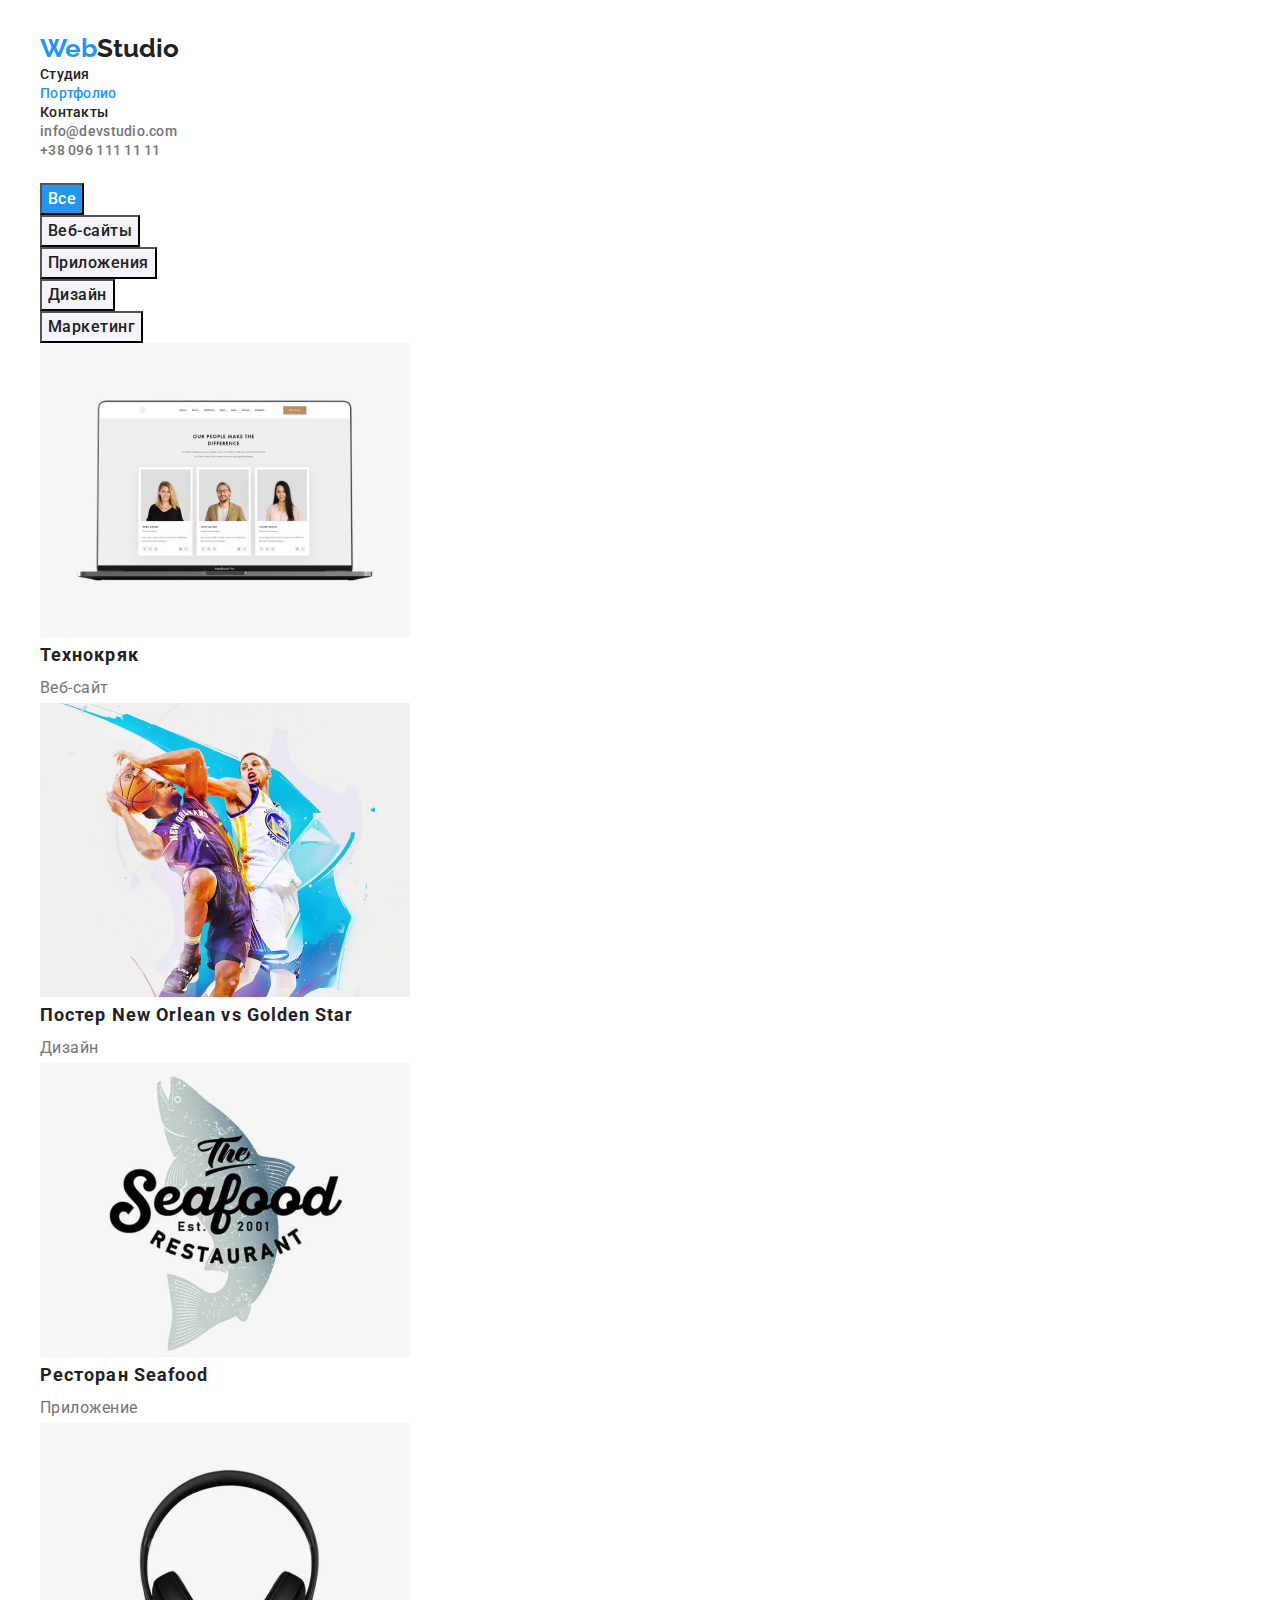
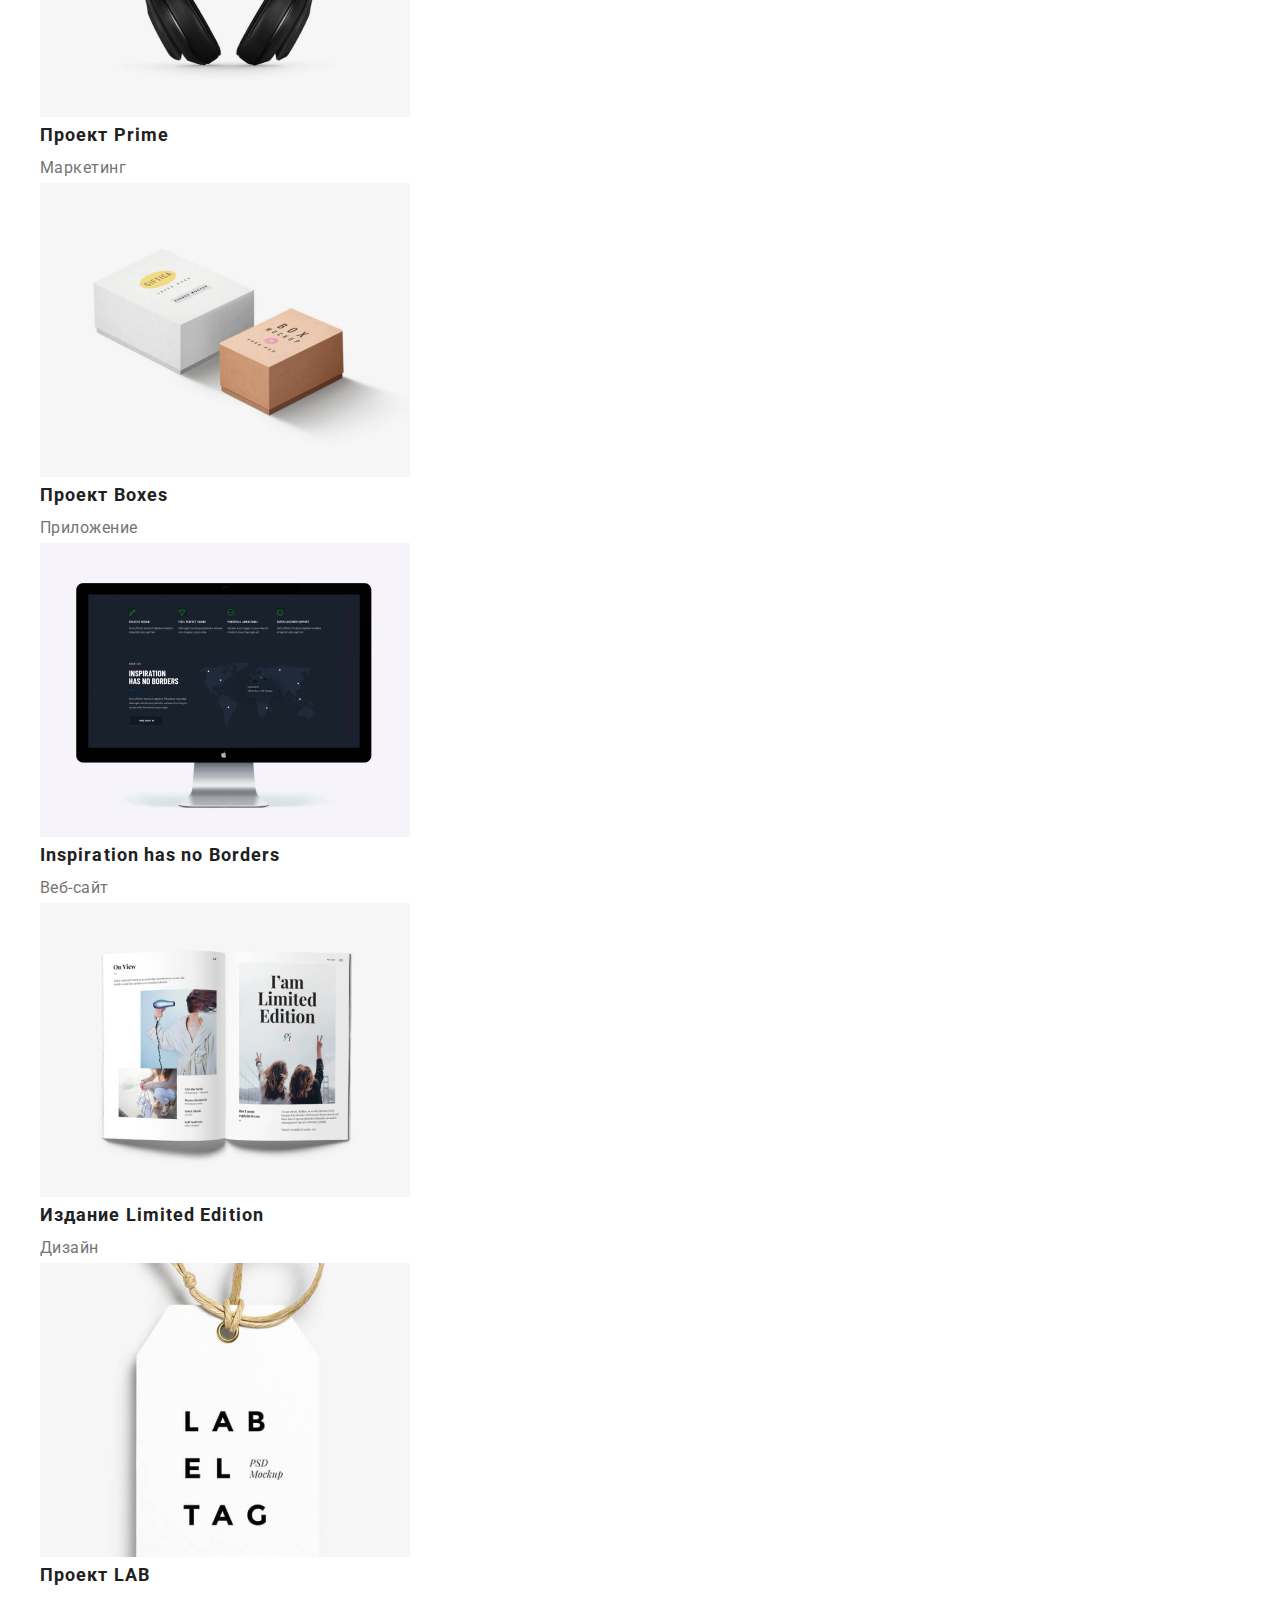
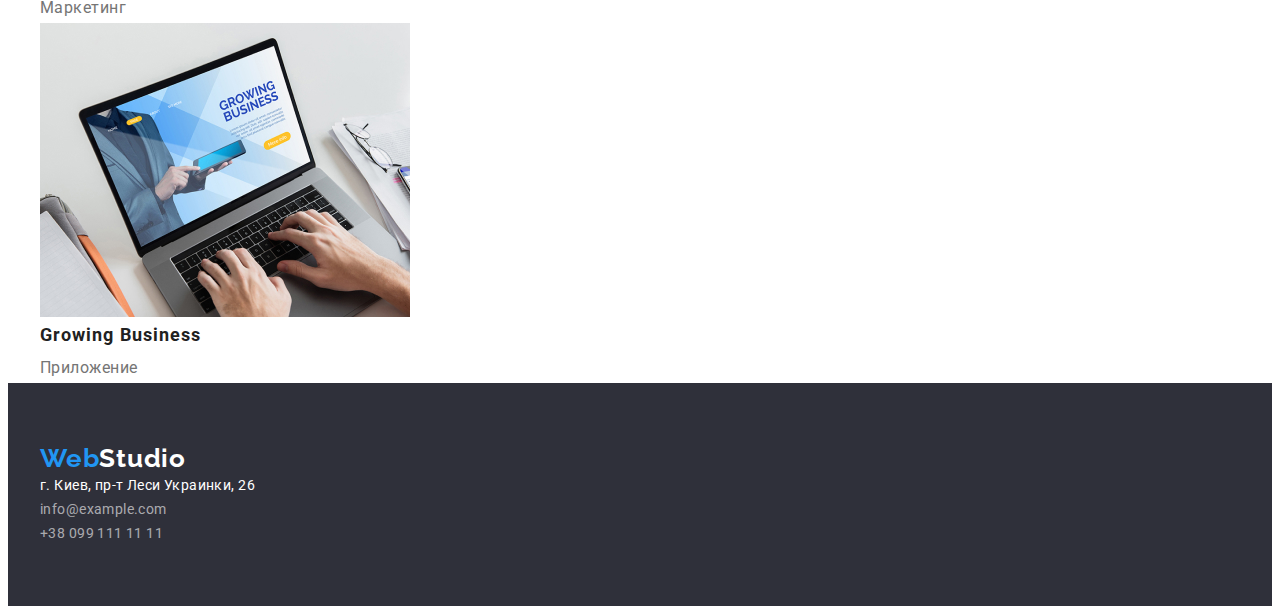
==== portfolio.html @ 093d6d55 "начал вторую hv" ====
<!DOCTYPE html>
<html lang="en">
  <head>
    <meta charset="UTF-8" />
    <meta http-equiv="X-UA-Compatible" content="IE=edge" />
    <meta name="viewport" content="width=device-width, initial-scale=1.0" />
    <title>Document</title>
    <link rel="preconnect" href="https://fonts.googleapis.com" />
    <link rel="preconnect" href="https://fonts.gstatic.com" crossorigin />
    <link
      href="https://fonts.googleapis.com/css2?family=Raleway:wght@700&family=Roboto:wght@400;500;700;900&display=swap"
      rel="stylesheet"
    />
    <link
      rel="stylesheet"
      href="https://cdnjs.cloudflare.com/ajax/libs/modern-normalize/1.1.0/modern-normalize.min.css"
      integrity="sha512-wpPYUAdjBVSE4KJnH1VR1HeZfpl1ub8YT/NKx4PuQ5NmX2tKuGu6U/JRp5y+Y8XG2tV+wKQpNHVUX03MfMFn9Q=="
      crossorigin="anonymous"
      referrerpolicy="no-referrer"
    />
    <link rel="stylesheet" href="./css/style.css " />
  </head>
  <body>
    <header class="header">
      <div class="container">
        <a class="link header-logo" href=""
          >Web<span class="header-logo-part">Studio</span></a
        >
        <nav class="header-nav">
          <ul class="list header-list">
            <li class="header-item">
              <a class="link header-link" href="./index.html">Студия</a>
            </li>
            <li class="header-item">
              <a class="link header-link curent" href="">Портфолио</a>
            </li>
            <li class="header-item">
              <a class="link header-link" href="">Контакты</a>
            </li>
          </ul>
        </nav>
        <ul class="list header-info">
          <li>
            <a class="link header-tell" href="mailto:info@devstudio.com"
              >info@devstudio.com</a
            >
          </li>
          <li>
            <a class="link header-mail" href="tel:+380961111111"
              >+38 096 111 11 11</a
            >
          </li>
        </ul>
      </div>
    </header>
    <main>
      <section class="portfolio">
        <div class="container">
          <h1></h1>
          <ul class="list portfolio-list-button">
            <li>
              <button type="button" class="portfolio-btn curent2">Все</button>
            </li>
            <li>
              <button type="button" class="portfolio-btn">Веб-сайты</button>
            </li>
            <li>
              <button type="button" class="portfolio-btn">Приложения</button>
            </li>
            <li><button type="button" class="portfolio-btn">Дизайн</button></li>
            <li>
              <button type="button" class="portfolio-btn">Маркетинг</button>
            </li>
          </ul>
        </div>
        <div class="container">
          <ul class="list portfolio-list">
            <li class="portfolio-item">
              <img
                src="./images/3img1.jpg"
                alt="ноутбук"
                width="370"
                height="294"
              />
              <h2 class="portfolio-title">Технокряк</h2>
              <p class="portfolio-pr">Веб-сайт</p>
            </li>
            <li class="portfolio-item">
              <img
                src="./images/3img2.jpg"
                alt="баскетбол"
                width="370"
                height="294"
              />
              <h2 class="portfolio-title">
                Постер <span lang="en">New Orlean vs Golden Star</span>
              </h2>
              <p class="portfolio-pr">Дизайн</p>
            </li>
            <li class="portfolio-item">
              <img
                src="./images/3img3.jpg"
                alt="лого ресторана"
                width="370"
                height="294"
              />
              <h2 class="portfolio-title">
                Ресторан <span lang="en">Seafood</span>
              </h2>
              <p class="portfolio-pr">Приложение</p>
            </li>
            <li class="portfolio-item">
              <img
                src="./images/3img4.jpg"
                alt="наушники"
                width="370"
                height="294"
              />
              <h2 class="portfolio-title">
                Проект <span lang="en">Prime</span>
              </h2>
              <p class="portfolio-pr">Маркетинг</p>
            </li>
            <li class="portfolio-item">
              <img
                src="./images/3img5.jpg"
                alt="коробки"
                width="370"
                height="294"
              />
              <h2 class="portfolio-title">
                Проект <span lang="en">Boxes</span>
              </h2>
              <p class="portfolio-pr">Приложение</p>
            </li>
            <li class="portfolio-item">
              <img
                src="./images/3img6.jpg"
                alt="монитор"
                width="370"
                height="294"
              />
              <h2 lang="en" class="portfolio-title">
                Inspiration has no Borders
              </h2>
              <p class="portfolio-pr">Веб-сайт</p>
            </li>
            <li class="portfolio-item">
              <img
                src="./images/3img7.jpg"
                alt="книга"
                width="370"
                height="294"
              />
              <h2 class="portfolio-title">
                Издание <span lang="en">Limited Edition</span>
              </h2>
              <p class="portfolio-pr">Дизайн</p>
            </li>
            <li class="portfolio-item">
              <img
                src="./images/3img8.jpg"
                alt="бирка"
                width="370"
                height="294"
              />
              <h2 class="portfolio-title">Проект LAB</h2>
              <p class="portfolio-pr">Маркетинг</p>
            </li>
            <li class="portfolio-item">
              <img
                src="./images/3img9.jpg"
                alt="руки на ноутбуке"
                width="370"
                height="294"
              />
              <h2 lang="en" class="portfolio-title">Growing Business</h2>
              <p class="portfolio-pr">Приложение</p>
            </li>
          </ul>
        </div>
      </section>
      <footer class="footer">
        <div class="container">
          <a class="link footer-logo" href=""
            >Web<span class="footer-logo-part">Studio</span></a
          >
          <address class="footer-address">
            <ul class="list footer-list">
              <li class="footer-item">
                <a
                  class="link footer-location"
                  href="https://goo.gl/maps/NZAnRx6Gh4YfAg6n8"
                  target="_blank"
                  rel="noopener noreferre"
                  >г. Киев, пр-т Леси Украинки, 26</a
                >
              </li>
              <li class="footer-item">
                <a class="link footer-item-mail" href="mailto:info@example.com"
                  >info@example.com</a
                >
              </li>
              <li class="footer-item">
                <a class="link footer-item-tell" href="tel:+380991111111"
                  >+38 099 111 11 11</a
                >
              </li>
            </ul>
          </address>
        </div>
      </footer>
    </main>
  </body>
</html>
---- css/style.css ----
:root {
  --heading: #212121;
  --blue: #2196f3;
  --paragraph: #757575;
  --bg: #2f303a;
  --white: #ffffff;
}

body {
  font-family: "Roboto", sans-serif;
}

p,
h1,
h2,
h3,
h4,
h5,
h6 {
  margin: 0;
}

ul {
  margin: 0;
  padding: 0;
}

button {
  cursor: pointer;
}

.container {
  width: 1200px;
  padding-left: 15px;
  padding-right: 15px;
  margin: 0 auto;
}

img {
  display: block;
}

.list {
  list-style: none;
}

.link {
  text-decoration: none;
}

.portfolio-btn:focus,
.portfolio-btn:hover,
.header-tell:hover,
.header-mail:hover,
.header-tell:focus,
.header-mail:focus,
.header-link:hover,
.header-link:focus {
  color: var(--blue);
}

/* header */

.header {
  padding-top: 25px;
  padding-bottom: 24px;
}

.header-link {
  font-weight: 500;
  font-size: 14px;
  line-height: 1.14;
  letter-spacing: 0.02em;
  color: var(--heading);
}

.curent {
  color: var(--blue);
}

.header-logo {
  font-family: "Raleway", sans-serif;
  font-weight: 700;
  font-size: 26px;
  line-height: 1.19;
  color: var(--blue);
}

.header-logo-part {
  color: var(--heading);
}

.header-tell,
.header-mail {
  font-weight: 500;
  font-size: 14px;
  line-height: 1.14;
  letter-spacing: 0.02em;
  color: var(--paragraph);
}

/* hero */
.hero {
  background: var(--bg);
  padding-top: 200px;
  padding-bottom: 200px;
}

.hero-title {
  font-weight: 900;
  font-size: 44px;
  line-height: 1.36;
  text-align: center;
  letter-spacing: 0.06em;
  text-transform: uppercase;
  color: var(--white);
}

.hero-btn {
  font-family: inherit;
  font-weight: 700;
  font-size: 16px;
  line-height: 1.875;
  display: flex;
  align-items: center;
  text-align: center;
  letter-spacing: 0.06em;
  color: var(--white);
  background: var(--blue);
}

.hero-btn-center {
  left: 700px;
  position: absolute;
}

.hero-btn:focus,
.hero-btn:hover {
  background: #188ce8;
}

/* benefit */

.benefits {
  padding-bottom: 94px;
  padding-top: 94px;
}

.benefits-title {
  font-weight: 700;
  font-size: 36px;
  line-height: 1.16;
  text-align: center;
  letter-spacing: 0.03em;
  color: var(--heading);
}

.benefits-h3 {
  font-weight: 700;
  font-size: 14px;
  line-height: 1.42;
  letter-spacing: 0.03em;
  text-transform: uppercase;
  color: var(--heading);
}

.benefits-pr {
  font-size: 14px;
  line-height: 1.71;
  letter-spacing: 0.03em;
  color: var(--paragraph);
}

/* work */

.work {
  padding-bottom: 94px;
  padding-top: 94px;
}

.work-title {
  font-weight: 700;
  font-size: 36px;
  line-height: 1.16;
  text-align: center;
  letter-spacing: 0.03em;
  color: var(--heading);
}

/* team */

.team {
  background: #f5f4fa;
  padding-bottom: 94px;
  padding-top: 94px;
}

.team-title {
  font-weight: 700;
  font-size: 36px;
  line-height: 1.16;
  text-align: center;
  letter-spacing: 0.03em;
  color: var(--heading);
}

.team-name {
  font-weight: 500;
  font-size: 16px;
  line-height: 1.187;
  text-align: center;
  letter-spacing: 0.03em;
  color: var(--heading);
}

.team-pr {
  font-size: 16px;
  line-height: 1.187;
  text-align: center;
  letter-spacing: 0.03em;
  color: var(--paragraph);
}

/* footer */

.footer {
  background: var(--bg);
  padding-bottom: 60px;
  padding-top: 60px;
}

.footer-logo {
  font-family: "Raleway", sans-serif;
  font-weight: 700;
  font-size: 26px;
  line-height: 1.19;
  letter-spacing: 0.03em;
  color: var(--blue);
  height: 31px;
  left: 150px;
}

.footer-logo-part {
  color: var(--white);
}

.footer-address {
  font-family: "Roboto", sans-serif;
  font-style: normal;
}

.footer-location {
  font-size: 14px;
  line-height: 1.71;
  letter-spacing: 0.03em;
  color: var(--white);
}

.footer-item-tell,
.footer-item-mail {
  font-size: 14px;
  line-height: 1.71;
  letter-spacing: 0.03em;
  color: rgba(255, 255, 255, 0.6);
}

/* portfolio */

.portfolio-btn:hover,
.portfolio-btn:focus {
  background: var(--blue);
  color: var(--white);
}

.portfolio-btn {
  font-family: inherit;
  font-weight: 500;
  font-size: 16px;
  line-height: 1.625;
  text-align: center;
  letter-spacing: 0.03em;
  color: var(--heading);
  background: #f5f4fa;
}

.curent2 {
  background: var(--blue);
  color: var(--white);
}

.portfolio-title {
  font-weight: 700;
  font-size: 18px;
  line-height: 2;
  letter-spacing: 0.06em;
  color: var(--heading);
}

.portfolio-pr {
  font-size: 16px;
  line-height: 30px;
  letter-spacing: 0.03em;
  color: var(--paragraph);
}
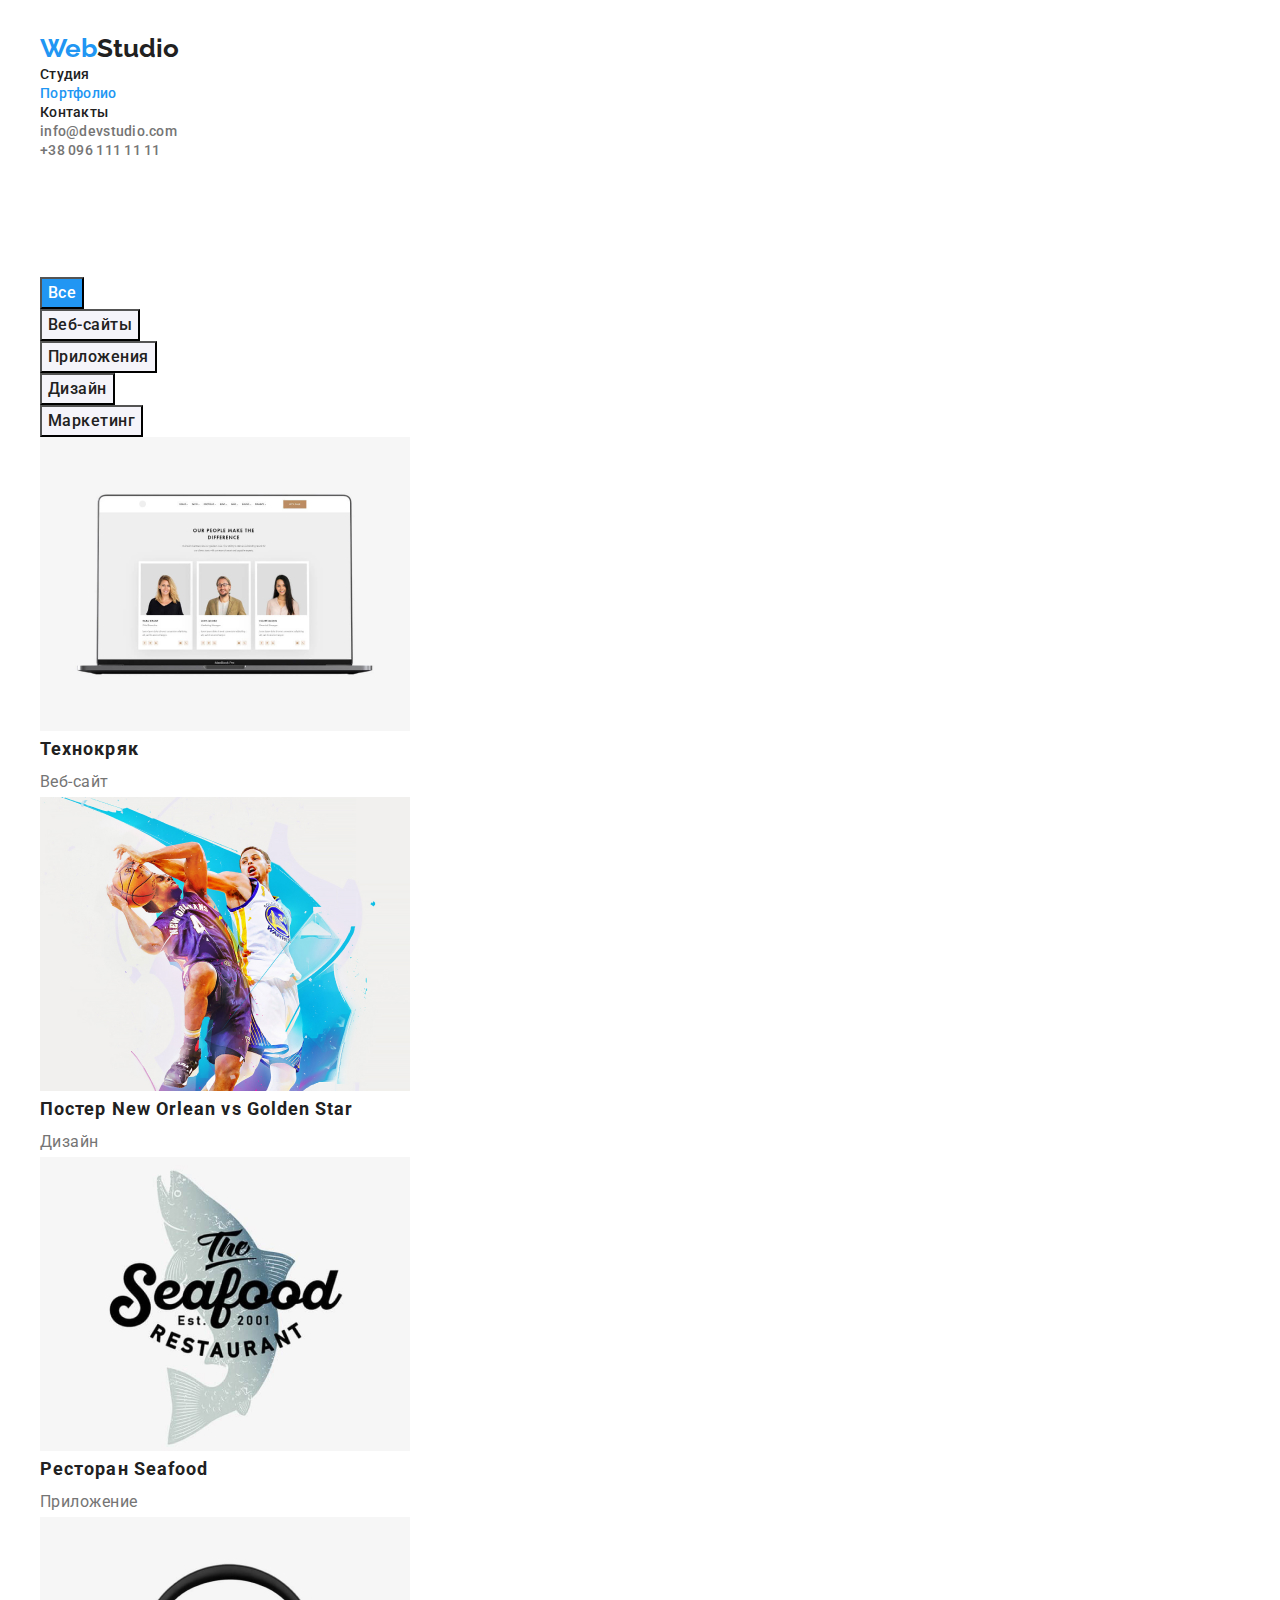
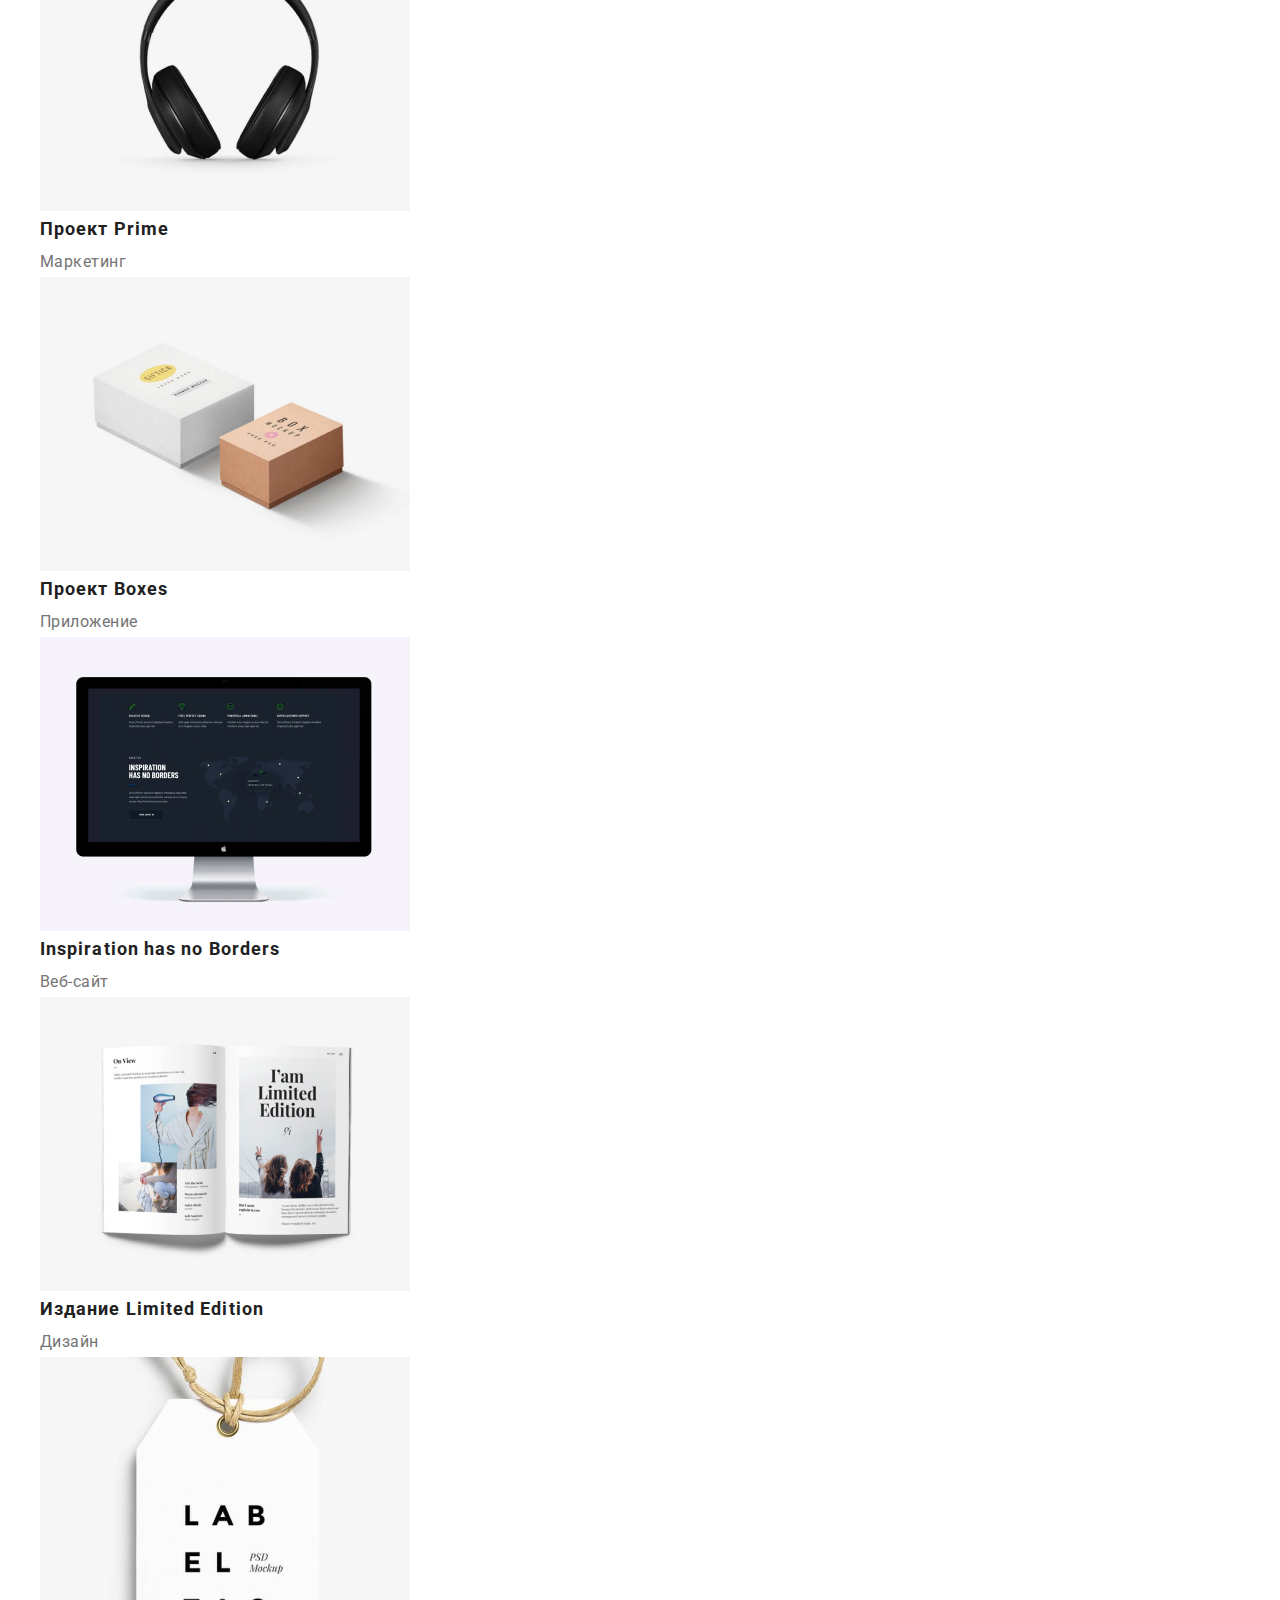
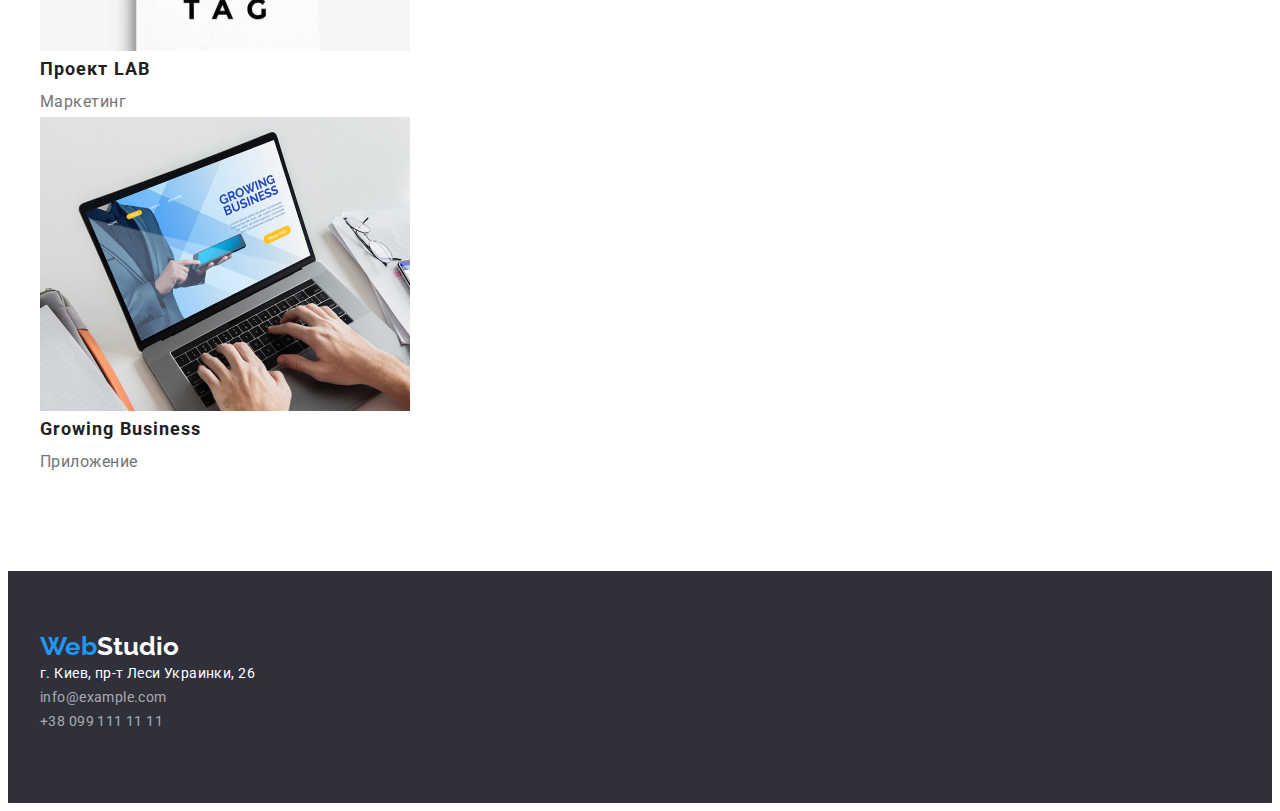
==== commit 5b5a5b11: "nuw" ====
--- a/portfolio.html
+++ b/portfolio.html
@@ -56,7 +56,7 @@
     <main>
       <section class="portfolio">
         <div class="container">
-          <h1></h1>
+          <h1 class="visually-hidden"></h1>
           <ul class="list portfolio-list-button">
             <li>
               <button type="button" class="portfolio-btn curent2">Все</button>
--- a/css/style.css
+++ b/css/style.css
@@ -59,6 +59,19 @@
   color: var(--blue);
 }
 
+.visually-hidden {
+  position: absolute;
+  white-space: nowrap;
+  width: 1px;
+  height: 1px;
+  overflow: hidden;
+  border: 0;
+  padding: 0;
+  clip: rect(0 0 0 0);
+  clip-path: inset(50%);
+  margin: -1px;
+}
+
 /* header */
 
 .header {
@@ -175,7 +188,6 @@
 
 .work {
   padding-bottom: 94px;
-  padding-top: 94px;
 }
 
 .work-title {
@@ -234,10 +246,10 @@
   font-weight: 700;
   font-size: 26px;
   line-height: 1.19;
-  letter-spacing: 0.03em;
+
   color: var(--blue);
-  height: 31px;
-  left: 150px;
+
+  margin-bottom: 20px;
 }
 
 .footer-logo-part {
@@ -247,6 +259,7 @@
 .footer-address {
   font-family: "Roboto", sans-serif;
   font-style: normal;
+  margin-bottom: 9px;
 }
 
 .footer-location {
@@ -254,6 +267,7 @@
   line-height: 1.71;
   letter-spacing: 0.03em;
   color: var(--white);
+  margin-bottom: 9px;
 }
 
 .footer-item-tell,
@@ -262,9 +276,15 @@
   line-height: 1.71;
   letter-spacing: 0.03em;
   color: rgba(255, 255, 255, 0.6);
+  margin-bottom: 9px;
 }
 
 /* portfolio */
+
+.portfolio {
+  padding-bottom: 94px;
+  padding-top: 94px;
+}
 
 .portfolio-btn:hover,
 .portfolio-btn:focus {
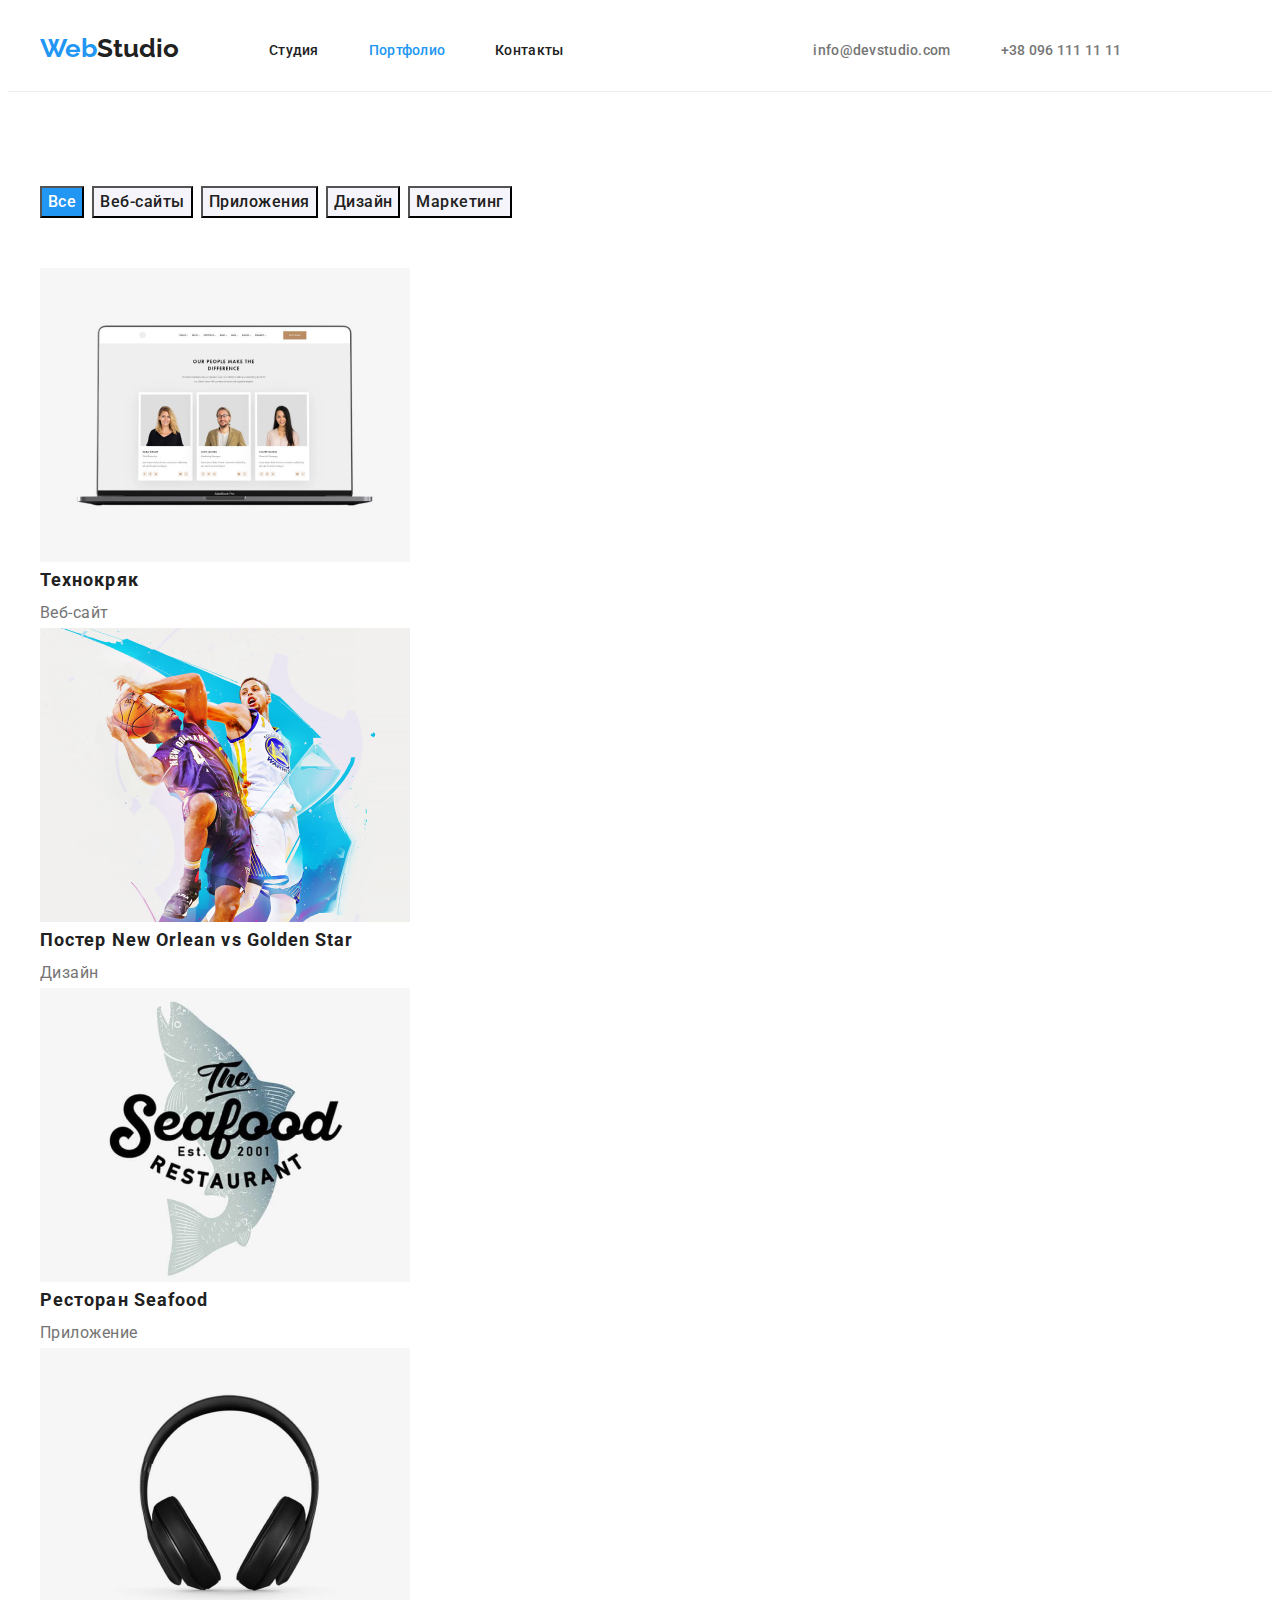
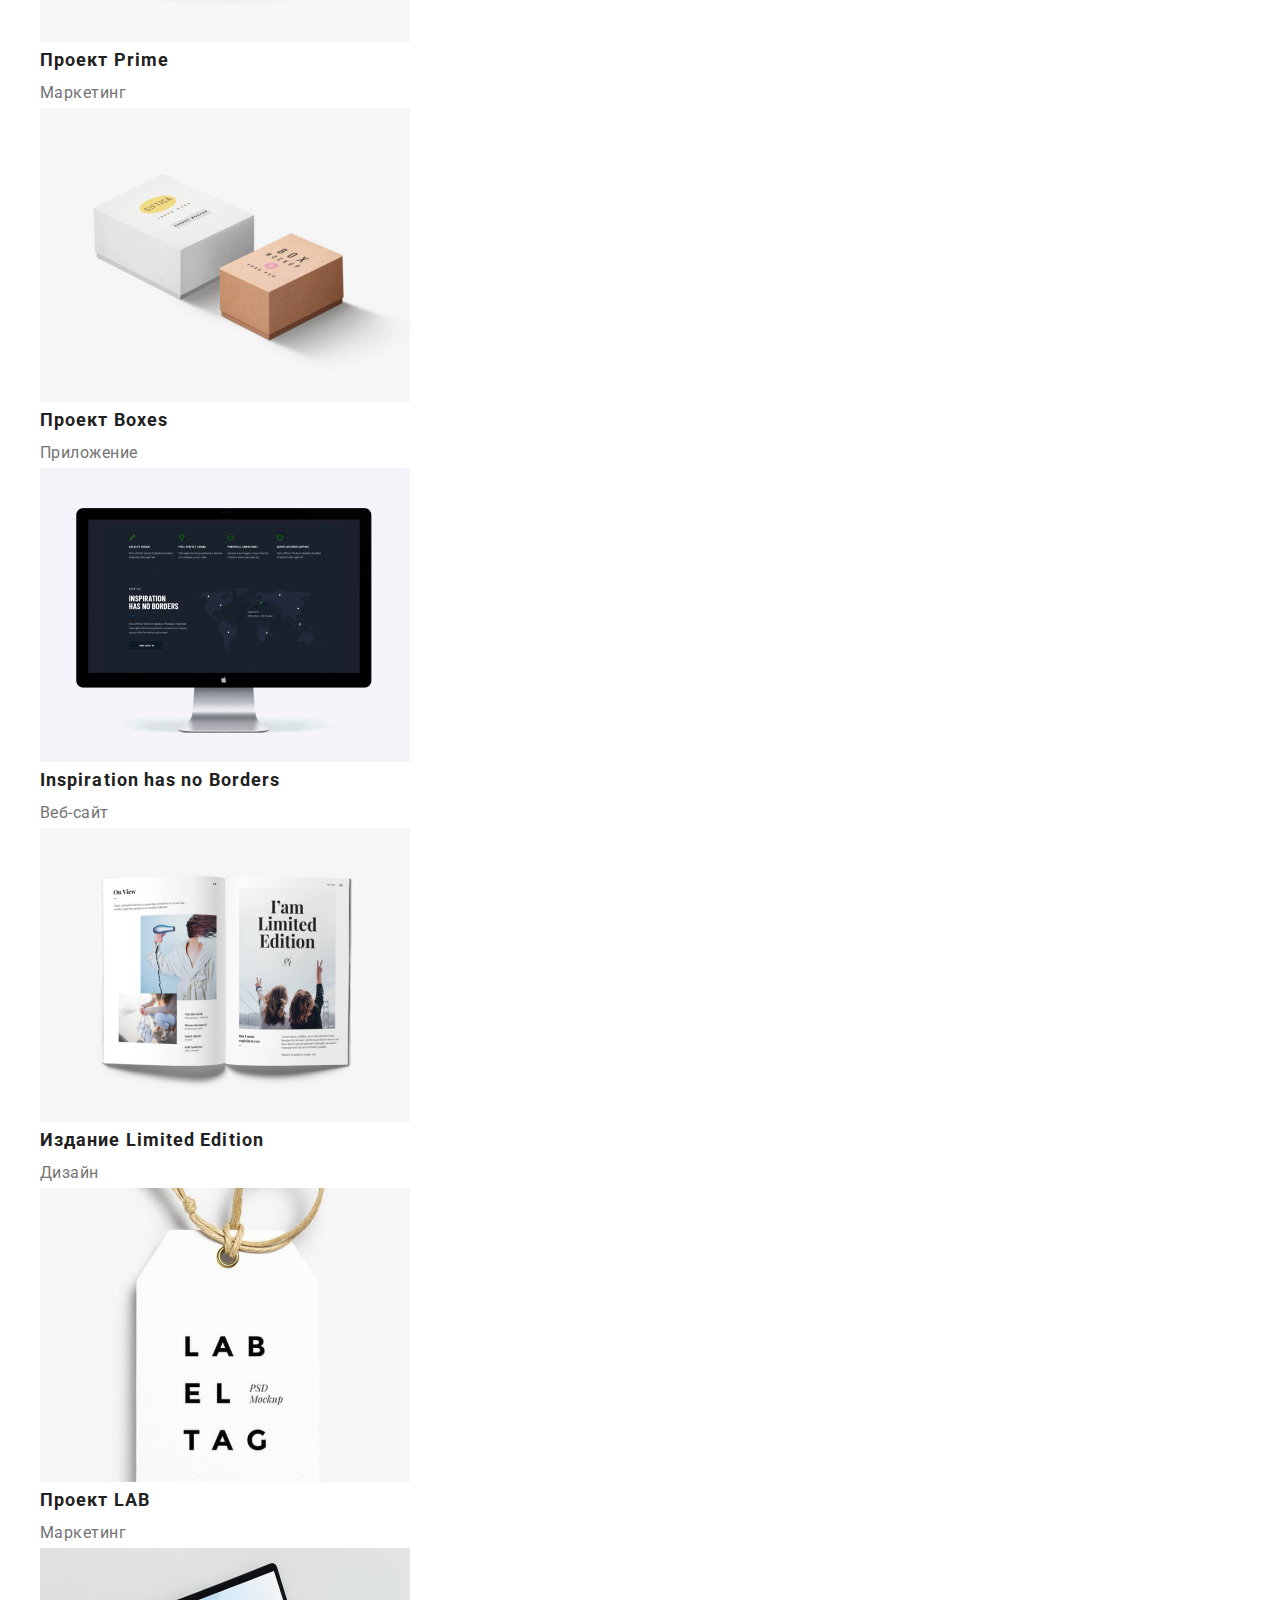
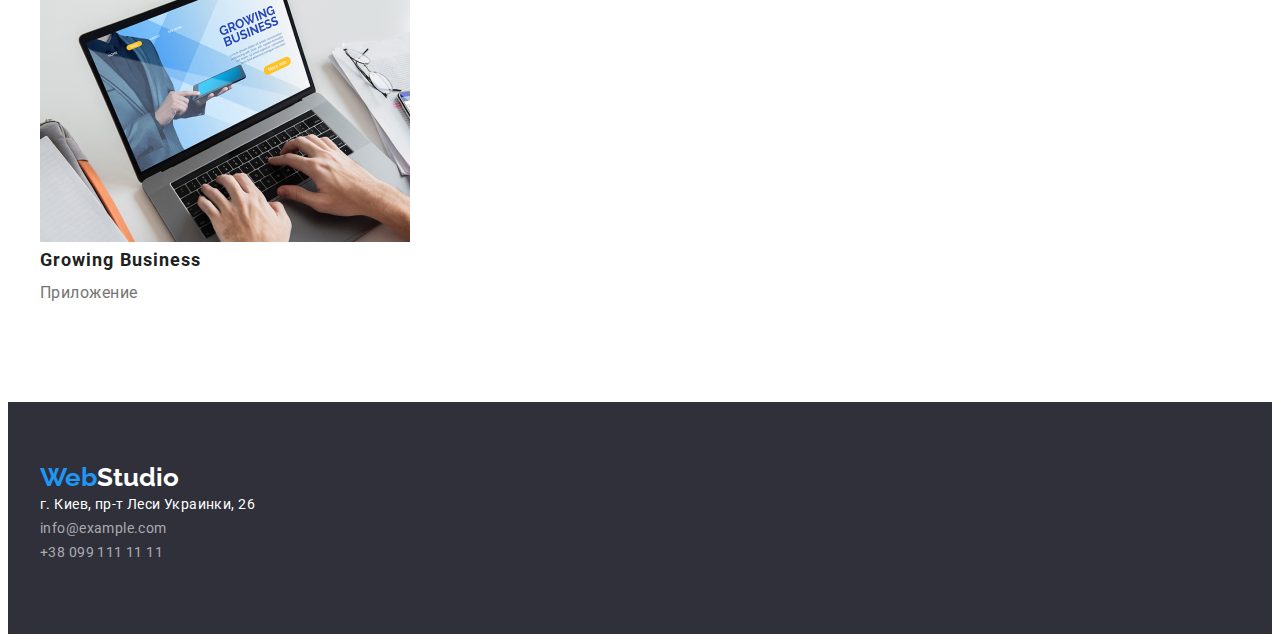
==== commit 5365d8c3: "флексы и маржины" ====
--- a/portfolio.html
+++ b/portfolio.html
@@ -22,7 +22,7 @@
   </head>
   <body>
     <header class="header">
-      <div class="container">
+      <div class="container div-header">
         <a class="link header-logo" href=""
           >Web<span class="header-logo-part">Studio</span></a
         >
@@ -55,7 +55,7 @@
     </header>
     <main>
       <section class="portfolio">
-        <div class="container">
+        <div class="container div-button">
           <h1 class="visually-hidden"></h1>
           <ul class="list portfolio-list-button">
             <li>
--- a/css/style.css
+++ b/css/style.css
@@ -75,8 +75,11 @@
 /* header */
 
 .header {
-  padding-top: 25px;
-  padding-bottom: 24px;
+  border-bottom: 1px solid #ececec;
+}
+
+.div-header {
+  display: flex;
 }
 
 .header-link {
@@ -97,10 +100,30 @@
   font-size: 26px;
   line-height: 1.19;
   color: var(--blue);
+  padding-top: 25px;
+  padding-bottom: 24px;
+  margin-right: 90px;
 }
 
 .header-logo-part {
   color: var(--heading);
+}
+
+.header-list {
+  display: flex;
+  padding-top: 32px;
+  padding-bottom: 32px;
+  margin-right: 200px;
+}
+
+.header-item {
+  margin-right: 50px;
+}
+
+.header-info {
+  display: flex;
+  padding-top: 32px;
+  padding-bottom: 32px;
 }
 
 .header-tell,
@@ -110,6 +133,7 @@
   line-height: 1.14;
   letter-spacing: 0.02em;
   color: var(--paragraph);
+  margin-right: 50px;
 }
 
 /* hero */
@@ -168,6 +192,10 @@
   color: var(--heading);
 }
 
+.benefits-item {
+  margin-right: 30px;
+}
+
 .benefits-h3 {
   font-weight: 700;
   font-size: 14px;
@@ -175,6 +203,11 @@
   letter-spacing: 0.03em;
   text-transform: uppercase;
   color: var(--heading);
+  margin-bottom: 10px;
+}
+
+.benefits-list {
+  display: flex;
 }
 
 .benefits-pr {
@@ -197,6 +230,15 @@
   text-align: center;
   letter-spacing: 0.03em;
   color: var(--heading);
+  margin-bottom: 50px;
+}
+
+.work-list {
+  display: flex;
+}
+
+.work-item {
+  margin-right: 30px;
 }
 
 /* team */
@@ -214,6 +256,16 @@
   text-align: center;
   letter-spacing: 0.03em;
   color: var(--heading);
+  margin-bottom: 50px;
+}
+
+.team-list {
+  display: flex;
+}
+
+.team-item {
+  margin-right: 30px;
+  background: #ffff;
 }
 
 .team-name {
@@ -223,6 +275,8 @@
   text-align: center;
   letter-spacing: 0.03em;
   color: var(--heading);
+  margin-top: 30px;
+  margin-bottom: 10px;
 }
 
 .team-pr {
@@ -231,6 +285,7 @@
   text-align: center;
   letter-spacing: 0.03em;
   color: var(--paragraph);
+  margin-bottom: 30px;
 }
 
 /* footer */
@@ -292,6 +347,14 @@
   color: var(--white);
 }
 
+.div-button {
+  padding-bottom: 50px;
+}
+
+.portfolio-list-button {
+  display: flex;
+}
+
 .portfolio-btn {
   font-family: inherit;
   font-weight: 500;
@@ -301,11 +364,15 @@
   letter-spacing: 0.03em;
   color: var(--heading);
   background: #f5f4fa;
+  margin-right: 8px;
 }
 
 .curent2 {
   background: var(--blue);
   color: var(--white);
+}
+
+.portfolio-item {
 }
 
 .portfolio-title {
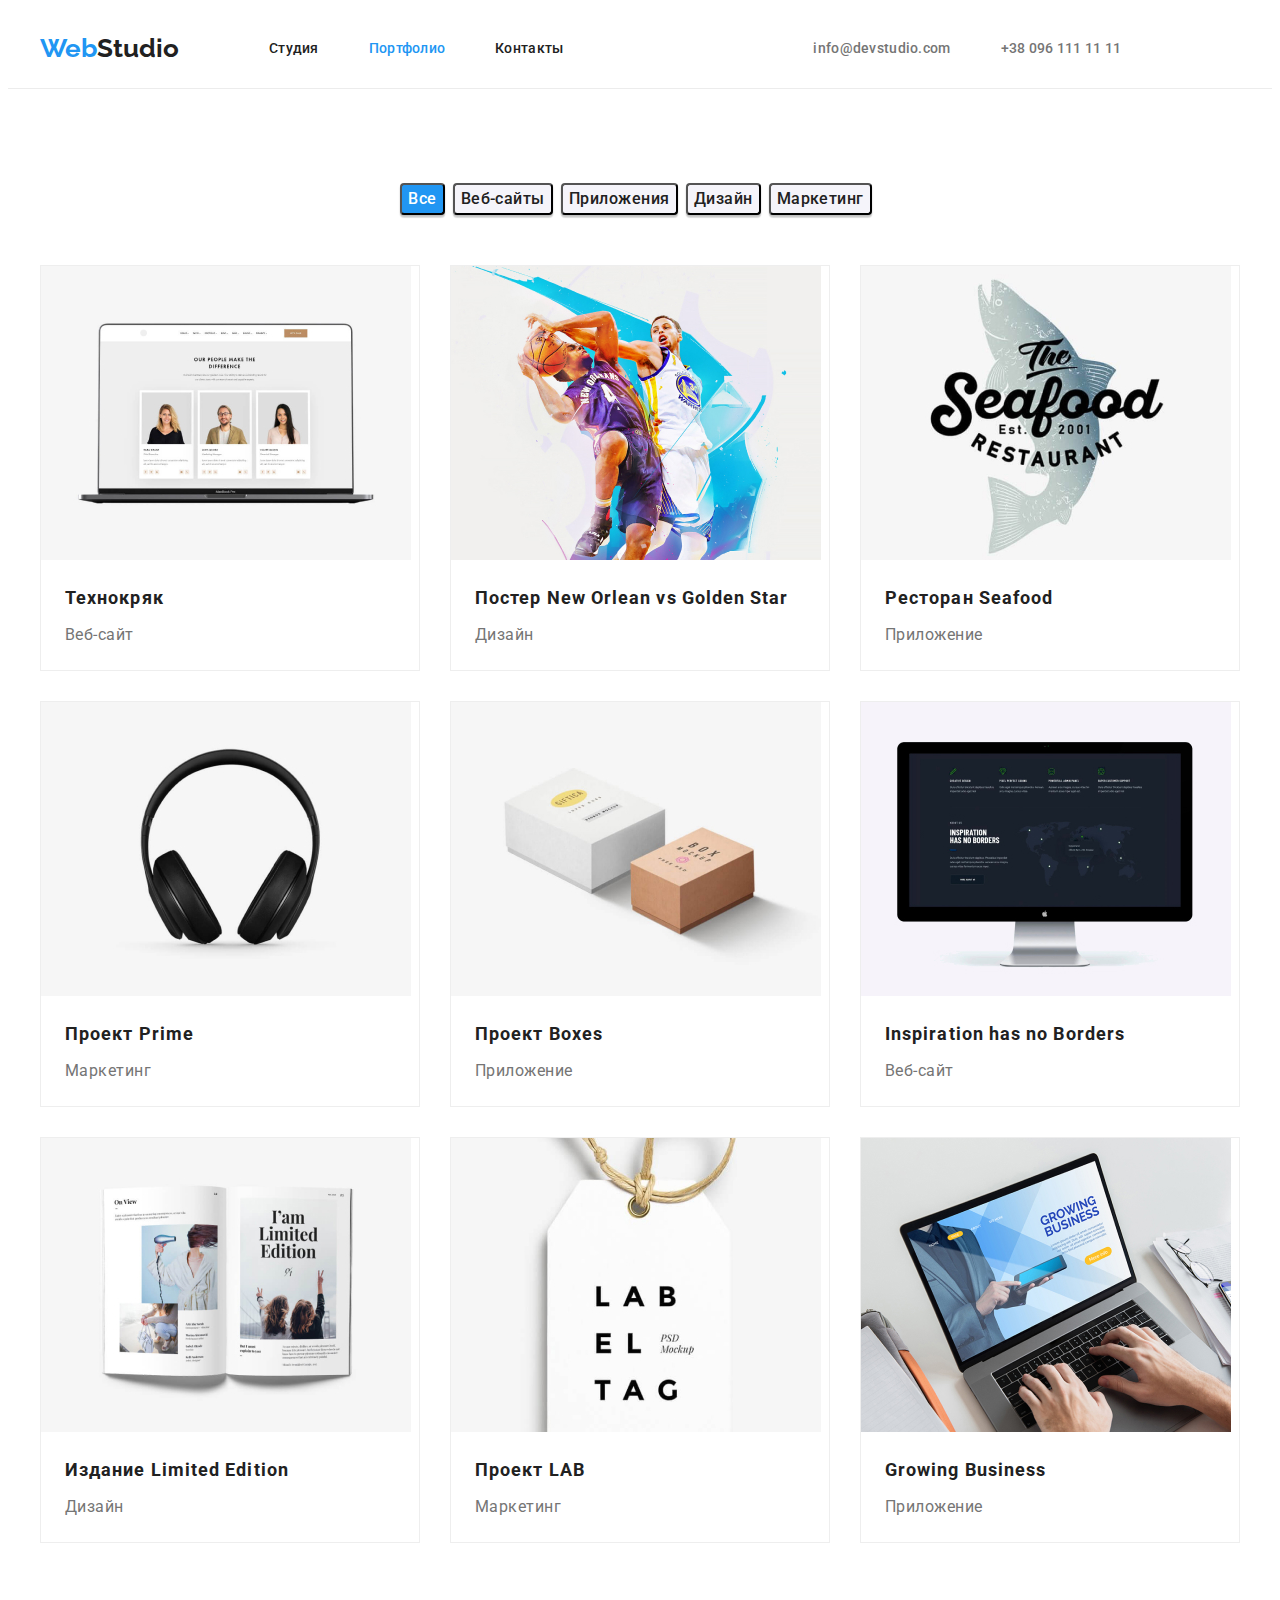
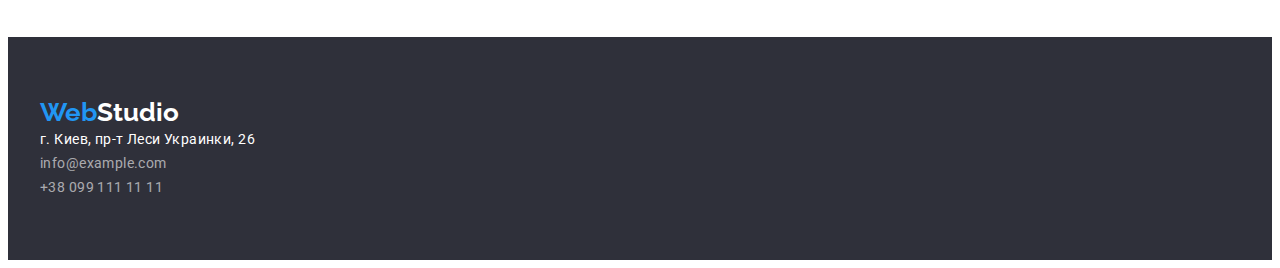
==== commit b4738f06: "оконченная работта" ====
--- a/portfolio.html
+++ b/portfolio.html
@@ -82,8 +82,10 @@
                 width="370"
                 height="294"
               />
-              <h2 class="portfolio-title">Технокряк</h2>
-              <p class="portfolio-pr">Веб-сайт</p>
+              <div class="div-portfolio-text">
+                <h2 class="portfolio-title">Технокряк</h2>
+                <p class="portfolio-pr">Веб-сайт</p>
+              </div>
             </li>
             <li class="portfolio-item">
               <img
@@ -92,10 +94,12 @@
                 width="370"
                 height="294"
               />
-              <h2 class="portfolio-title">
-                Постер <span lang="en">New Orlean vs Golden Star</span>
-              </h2>
-              <p class="portfolio-pr">Дизайн</p>
+              <div class="div-portfolio-text">
+                <h2 class="portfolio-title">
+                  Постер <span lang="en">New Orlean vs Golden Star</span>
+                </h2>
+                <p class="portfolio-pr">Дизайн</p>
+              </div>
             </li>
             <li class="portfolio-item">
               <img
@@ -104,10 +108,12 @@
                 width="370"
                 height="294"
               />
-              <h2 class="portfolio-title">
-                Ресторан <span lang="en">Seafood</span>
-              </h2>
-              <p class="portfolio-pr">Приложение</p>
+              <div class="div-portfolio-text">
+                <h2 class="portfolio-title">
+                  Ресторан <span lang="en">Seafood</span>
+                </h2>
+                <p class="portfolio-pr">Приложение</p>
+              </div>
             </li>
             <li class="portfolio-item">
               <img
@@ -116,10 +122,12 @@
                 width="370"
                 height="294"
               />
-              <h2 class="portfolio-title">
-                Проект <span lang="en">Prime</span>
-              </h2>
-              <p class="portfolio-pr">Маркетинг</p>
+              <div class="div-portfolio-text">
+                <h2 class="portfolio-title">
+                  Проект <span lang="en">Prime</span>
+                </h2>
+                <p class="portfolio-pr">Маркетинг</p>
+              </div>
             </li>
             <li class="portfolio-item">
               <img
@@ -128,10 +136,12 @@
                 width="370"
                 height="294"
               />
-              <h2 class="portfolio-title">
-                Проект <span lang="en">Boxes</span>
-              </h2>
-              <p class="portfolio-pr">Приложение</p>
+              <div class="div-portfolio-text">
+                <h2 class="portfolio-title">
+                  Проект <span lang="en">Boxes</span>
+                </h2>
+                <p class="portfolio-pr">Приложение</p>
+              </div>
             </li>
             <li class="portfolio-item">
               <img
@@ -140,10 +150,12 @@
                 width="370"
                 height="294"
               />
-              <h2 lang="en" class="portfolio-title">
-                Inspiration has no Borders
-              </h2>
-              <p class="portfolio-pr">Веб-сайт</p>
+              <div class="div-portfolio-text">
+                <h2 lang="en" class="portfolio-title">
+                  Inspiration has no Borders
+                </h2>
+                <p class="portfolio-pr">Веб-сайт</p>
+              </div>
             </li>
             <li class="portfolio-item">
               <img
@@ -152,10 +164,12 @@
                 width="370"
                 height="294"
               />
-              <h2 class="portfolio-title">
-                Издание <span lang="en">Limited Edition</span>
-              </h2>
-              <p class="portfolio-pr">Дизайн</p>
+              <div class="div-portfolio-text">
+                <h2 class="portfolio-title">
+                  Издание <span lang="en">Limited Edition</span>
+                </h2>
+                <p class="portfolio-pr">Дизайн</p>
+              </div>
             </li>
             <li class="portfolio-item">
               <img
@@ -164,8 +178,10 @@
                 width="370"
                 height="294"
               />
-              <h2 class="portfolio-title">Проект LAB</h2>
-              <p class="portfolio-pr">Маркетинг</p>
+              <div class="div-portfolio-text">
+                <h2 class="portfolio-title">Проект LAB</h2>
+                <p class="portfolio-pr">Маркетинг</p>
+              </div>
             </li>
             <li class="portfolio-item">
               <img
@@ -174,8 +190,10 @@
                 width="370"
                 height="294"
               />
-              <h2 lang="en" class="portfolio-title">Growing Business</h2>
-              <p class="portfolio-pr">Приложение</p>
+              <div class="div-portfolio-text">
+                <h2 lang="en" class="portfolio-title">Growing Business</h2>
+                <p class="portfolio-pr">Приложение</p>
+              </div>
             </li>
           </ul>
         </div>
--- a/css/style.css
+++ b/css/style.css
@@ -80,6 +80,7 @@
 
 .div-header {
   display: flex;
+  align-items: center;
 }
 
 .header-link {
@@ -111,8 +112,7 @@
 
 .header-list {
   display: flex;
-  padding-top: 32px;
-  padding-bottom: 32px;
+
   margin-right: 200px;
 }
 
@@ -122,9 +122,10 @@
 
 .header-info {
   display: flex;
-  padding-top: 32px;
-  padding-bottom: 32px;
-}
+}
+
+/*   padding-top: 32px;
+  padding-bottom: 32px; */
 
 .header-tell,
 .header-mail {
@@ -151,6 +152,8 @@
   letter-spacing: 0.06em;
   text-transform: uppercase;
   color: var(--white);
+  margin-left: 250px;
+  margin-right: 250px;
 }
 
 .hero-btn {
@@ -158,17 +161,15 @@
   font-weight: 700;
   font-size: 16px;
   line-height: 1.875;
-  display: flex;
-  align-items: center;
-  text-align: center;
-  letter-spacing: 0.06em;
   color: var(--white);
   background: var(--blue);
-}
-
-.hero-btn-center {
-  left: 700px;
+  box-shadow: 0px 4px 4px rgba(0, 0, 0, 0.15);
+  border-radius: 4px;
+  width: 200px;
+  height: 50px;
+  left: 650px;
   position: absolute;
+  margin-top: 30px;
 }
 
 .hero-btn:focus,
@@ -183,6 +184,10 @@
   padding-top: 94px;
 }
 
+.benefits-item:not(:last-child) {
+  margin-right: 30px;
+}
+
 .benefits-title {
   font-weight: 700;
   font-size: 36px;
@@ -192,10 +197,6 @@
   color: var(--heading);
 }
 
-.benefits-item {
-  margin-right: 30px;
-}
-
 .benefits-h3 {
   font-weight: 700;
   font-size: 14px;
@@ -237,7 +238,7 @@
   display: flex;
 }
 
-.work-item {
+.work-item:not(:last-child) {
   margin-right: 30px;
 }
 
@@ -264,8 +265,14 @@
 }
 
 .team-item {
+  background: #ffff;
+  box-shadow: 0px 1px 3px rgba(0, 0, 0, 0.12), 0px 1px 1px rgba(0, 0, 0, 0.14),
+    0px 2px 1px rgba(0, 0, 0, 0.2);
+  border-radius: 0px 0px 4px 4px;
+}
+
+.team-item:not(:last-child) {
   margin-right: 30px;
-  background: #ffff;
 }
 
 .team-name {
@@ -301,9 +308,7 @@
   font-weight: 700;
   font-size: 26px;
   line-height: 1.19;
-
   color: var(--blue);
-
   margin-bottom: 20px;
 }
 
@@ -314,7 +319,6 @@
 .footer-address {
   font-family: "Roboto", sans-serif;
   font-style: normal;
-  margin-bottom: 9px;
 }
 
 .footer-location {
@@ -353,6 +357,7 @@
 
 .portfolio-list-button {
   display: flex;
+  justify-content: center;
 }
 
 .portfolio-btn {
@@ -365,6 +370,9 @@
   color: var(--heading);
   background: #f5f4fa;
   margin-right: 8px;
+  box-shadow: 0px 3px 1px rgba(0, 0, 0, 0.1), 0px 1px 2px rgba(0, 0, 0, 0.08),
+    0px 2px 2px rgba(0, 0, 0, 0.12);
+  border-radius: 4px;
 }
 
 .curent2 {
@@ -372,7 +380,21 @@
   color: var(--white);
 }
 
+.portfolio-list {
+  display: flex;
+  flex-wrap: wrap;
+  margin: -15px;
+}
+
 .portfolio-item {
+  width: calc(100% / 3 - 30px);
+  margin: 15px;
+  border: 1px solid #eeeeee;
+  box-sizing: border-box;
+}
+
+.div-portfolio-text {
+  padding: 20px 0 20px 24px;
 }
 
 .portfolio-title {
@@ -380,6 +402,7 @@
   font-size: 18px;
   line-height: 2;
   letter-spacing: 0.06em;
+
   color: var(--heading);
 }
 
@@ -388,4 +411,5 @@
   line-height: 30px;
   letter-spacing: 0.03em;
   color: var(--paragraph);
-}
+  margin-top: 4px;
+}
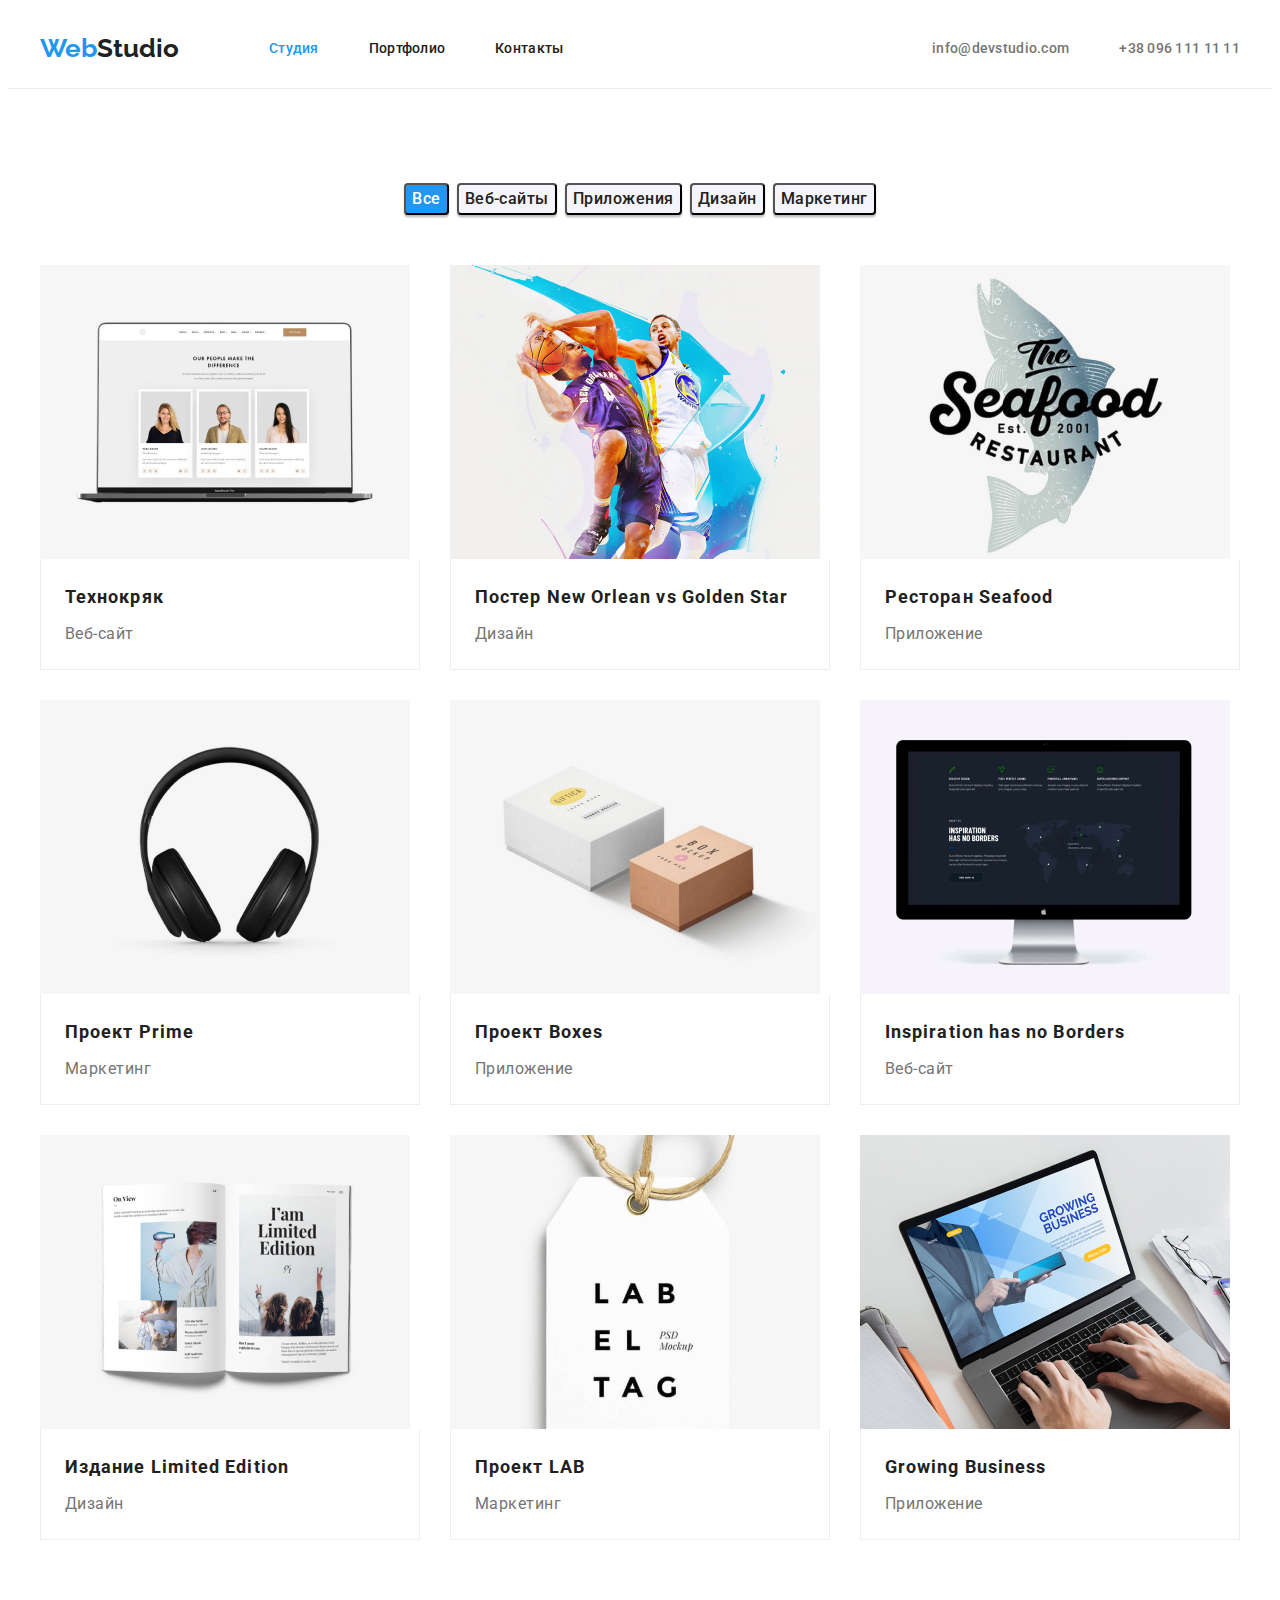
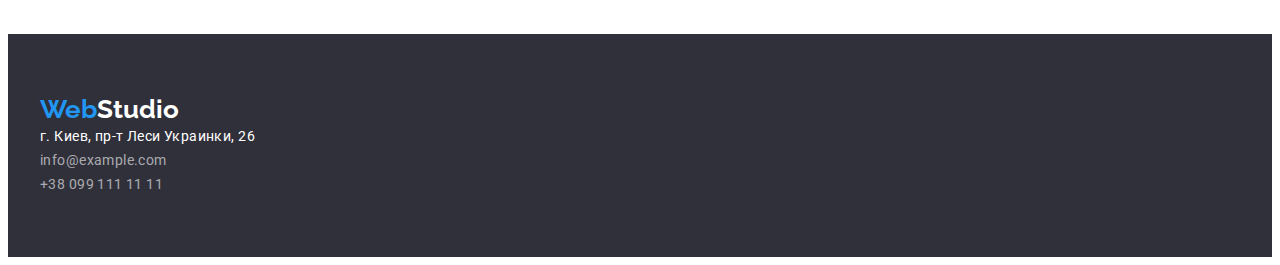
==== commit a46edd93: "исправил" ====
--- a/portfolio.html
+++ b/portfolio.html
@@ -29,10 +29,10 @@
         <nav class="header-nav">
           <ul class="list header-list">
             <li class="header-item">
-              <a class="link header-link" href="./index.html">Студия</a>
+              <a class="link header-link curent" href="">Студия</a>
             </li>
             <li class="header-item">
-              <a class="link header-link curent" href="">Портфолио</a>
+              <a class="link header-link" href="./portfolio.html">Портфолио</a>
             </li>
             <li class="header-item">
               <a class="link header-link" href="">Контакты</a>
@@ -40,7 +40,7 @@
           </ul>
         </nav>
         <ul class="list header-info">
-          <li>
+          <li class="header-info-item">
             <a class="link header-tell" href="mailto:info@devstudio.com"
               >info@devstudio.com</a
             >
@@ -55,25 +55,25 @@
     </header>
     <main>
       <section class="portfolio">
-        <div class="container div-button">
+        <div class="container">
           <h1 class="visually-hidden"></h1>
           <ul class="list portfolio-list-button">
-            <li>
+            <li class="portfolio-btn-li">
               <button type="button" class="portfolio-btn curent2">Все</button>
             </li>
-            <li>
+            <li class="portfolio-btn-li">
               <button type="button" class="portfolio-btn">Веб-сайты</button>
             </li>
-            <li>
+            <li class="portfolio-btn-li">
               <button type="button" class="portfolio-btn">Приложения</button>
             </li>
-            <li><button type="button" class="portfolio-btn">Дизайн</button></li>
-            <li>
+            <li class="portfolio-btn-li">
+              <button type="button" class="portfolio-btn">Дизайн</button>
+            </li>
+            <li class="portfolio-btn-li">
               <button type="button" class="portfolio-btn">Маркетинг</button>
             </li>
           </ul>
-        </div>
-        <div class="container">
           <ul class="list portfolio-list">
             <li class="portfolio-item">
               <img
@@ -198,36 +198,36 @@
           </ul>
         </div>
       </section>
-      <footer class="footer">
-        <div class="container">
-          <a class="link footer-logo" href=""
-            >Web<span class="footer-logo-part">Studio</span></a
-          >
-          <address class="footer-address">
-            <ul class="list footer-list">
-              <li class="footer-item">
-                <a
-                  class="link footer-location"
-                  href="https://goo.gl/maps/NZAnRx6Gh4YfAg6n8"
-                  target="_blank"
-                  rel="noopener noreferre"
-                  >г. Киев, пр-т Леси Украинки, 26</a
-                >
-              </li>
-              <li class="footer-item">
-                <a class="link footer-item-mail" href="mailto:info@example.com"
-                  >info@example.com</a
-                >
-              </li>
-              <li class="footer-item">
-                <a class="link footer-item-tell" href="tel:+380991111111"
-                  >+38 099 111 11 11</a
-                >
-              </li>
-            </ul>
-          </address>
-        </div>
-      </footer>
     </main>
+    <footer class="footer">
+      <div class="container">
+        <a class="link footer-logo" href=""
+          >Web<span class="footer-logo-part">Studio</span></a
+        >
+        <address class="footer-address">
+          <ul class="list footer-list">
+            <li class="footer-item">
+              <a
+                class="link footer-location"
+                href="https://goo.gl/maps/NZAnRx6Gh4YfAg6n8"
+                target="_blank"
+                rel="noopener noreferre"
+                >г. Киев, пр-т Леси Украинки, 26</a
+              >
+            </li>
+            <li class="footer-item">
+              <a class="link footer-item-mail" href="mailto:info@example.com"
+                >info@example.com</a
+              >
+            </li>
+            <li class="footer-item">
+              <a class="link footer-item-tell" href="tel:+380991111111"
+                >+38 099 111 11 11</a
+              >
+            </li>
+          </ul>
+        </address>
+      </div>
+    </footer>
   </body>
 </html>
--- a/css/style.css
+++ b/css/style.css
@@ -112,15 +112,14 @@
 
 .header-list {
   display: flex;
-
-  margin-right: 200px;
-}
-
-.header-item {
+}
+
+.header-item:not(:last-child) {
   margin-right: 50px;
 }
 
 .header-info {
+  margin-left: auto;
   display: flex;
 }
 
@@ -134,11 +133,15 @@
   line-height: 1.14;
   letter-spacing: 0.02em;
   color: var(--paragraph);
+}
+
+.header-info-item:not(:last-child) {
   margin-right: 50px;
 }
 
 /* hero */
 .hero {
+  text-align: center;
   background: var(--bg);
   padding-top: 200px;
   padding-bottom: 200px;
@@ -157,6 +160,7 @@
 }
 
 .hero-btn {
+  padding: 10px 22px;
   font-family: inherit;
   font-weight: 700;
   font-size: 16px;
@@ -165,11 +169,8 @@
   background: var(--blue);
   box-shadow: 0px 4px 4px rgba(0, 0, 0, 0.15);
   border-radius: 4px;
-  width: 200px;
-  height: 50px;
-  left: 650px;
-  position: absolute;
   margin-top: 30px;
+  border: transparent;
 }
 
 .hero-btn:focus,
@@ -179,11 +180,13 @@
 
 /* benefit */
 
-.benefits {
+.section {
   padding-bottom: 94px;
   padding-top: 94px;
 }
 
+/* .benefits { }*/
+
 .benefits-item:not(:last-child) {
   margin-right: 30px;
 }
@@ -220,8 +223,13 @@
 
 /* work */
 
+.section {
+  padding-bottom: 94px;
+  padding-top: 94px;
+}
+
 .work {
-  padding-bottom: 94px;
+  padding-top: 0;
 }
 
 .work-title {
@@ -244,10 +252,13 @@
 
 /* team */
 
+.section {
+  padding-bottom: 94px;
+  padding-top: 94px;
+}
+
 .team {
   background: #f5f4fa;
-  padding-bottom: 94px;
-  padding-top: 94px;
 }
 
 .team-title {
@@ -282,7 +293,6 @@
   text-align: center;
   letter-spacing: 0.03em;
   color: var(--heading);
-  margin-top: 30px;
   margin-bottom: 10px;
 }
 
@@ -292,7 +302,11 @@
   text-align: center;
   letter-spacing: 0.03em;
   color: var(--paragraph);
-  margin-bottom: 30px;
+}
+
+.team-div-img {
+  padding-top: 30px;
+  padding-bottom: 30px;
 }
 
 /* footer */
@@ -321,12 +335,15 @@
   font-style: normal;
 }
 
+.footer-item:not(:lasr-child) {
+  margin-bottom: 9px;
+}
+
 .footer-location {
   font-size: 14px;
   line-height: 1.71;
   letter-spacing: 0.03em;
   color: var(--white);
-  margin-bottom: 9px;
 }
 
 .footer-item-tell,
@@ -335,7 +352,6 @@
   line-height: 1.71;
   letter-spacing: 0.03em;
   color: rgba(255, 255, 255, 0.6);
-  margin-bottom: 9px;
 }
 
 /* portfolio */
@@ -351,13 +367,14 @@
   color: var(--white);
 }
 
-.div-button {
-  padding-bottom: 50px;
-}
-
 .portfolio-list-button {
   display: flex;
   justify-content: center;
+  margin-bottom: 50px;
+}
+
+.portfolio-btn-li:not(:last-child) {
+  margin-right: 8px;
 }
 
 .portfolio-btn {
@@ -369,7 +386,6 @@
   letter-spacing: 0.03em;
   color: var(--heading);
   background: #f5f4fa;
-  margin-right: 8px;
   box-shadow: 0px 3px 1px rgba(0, 0, 0, 0.1), 0px 1px 2px rgba(0, 0, 0, 0.08),
     0px 2px 2px rgba(0, 0, 0, 0.12);
   border-radius: 4px;
@@ -389,12 +405,13 @@
 .portfolio-item {
   width: calc(100% / 3 - 30px);
   margin: 15px;
-  border: 1px solid #eeeeee;
-  box-sizing: border-box;
 }
 
 .div-portfolio-text {
-  padding: 20px 0 20px 24px;
+  padding: 20px 24px;
+  border-bottom: 1px solid #eeeeee;
+  border-left: 1px solid #eeeeee;
+  border-right: 1px solid #eeeeee;
 }
 
 .portfolio-title {
